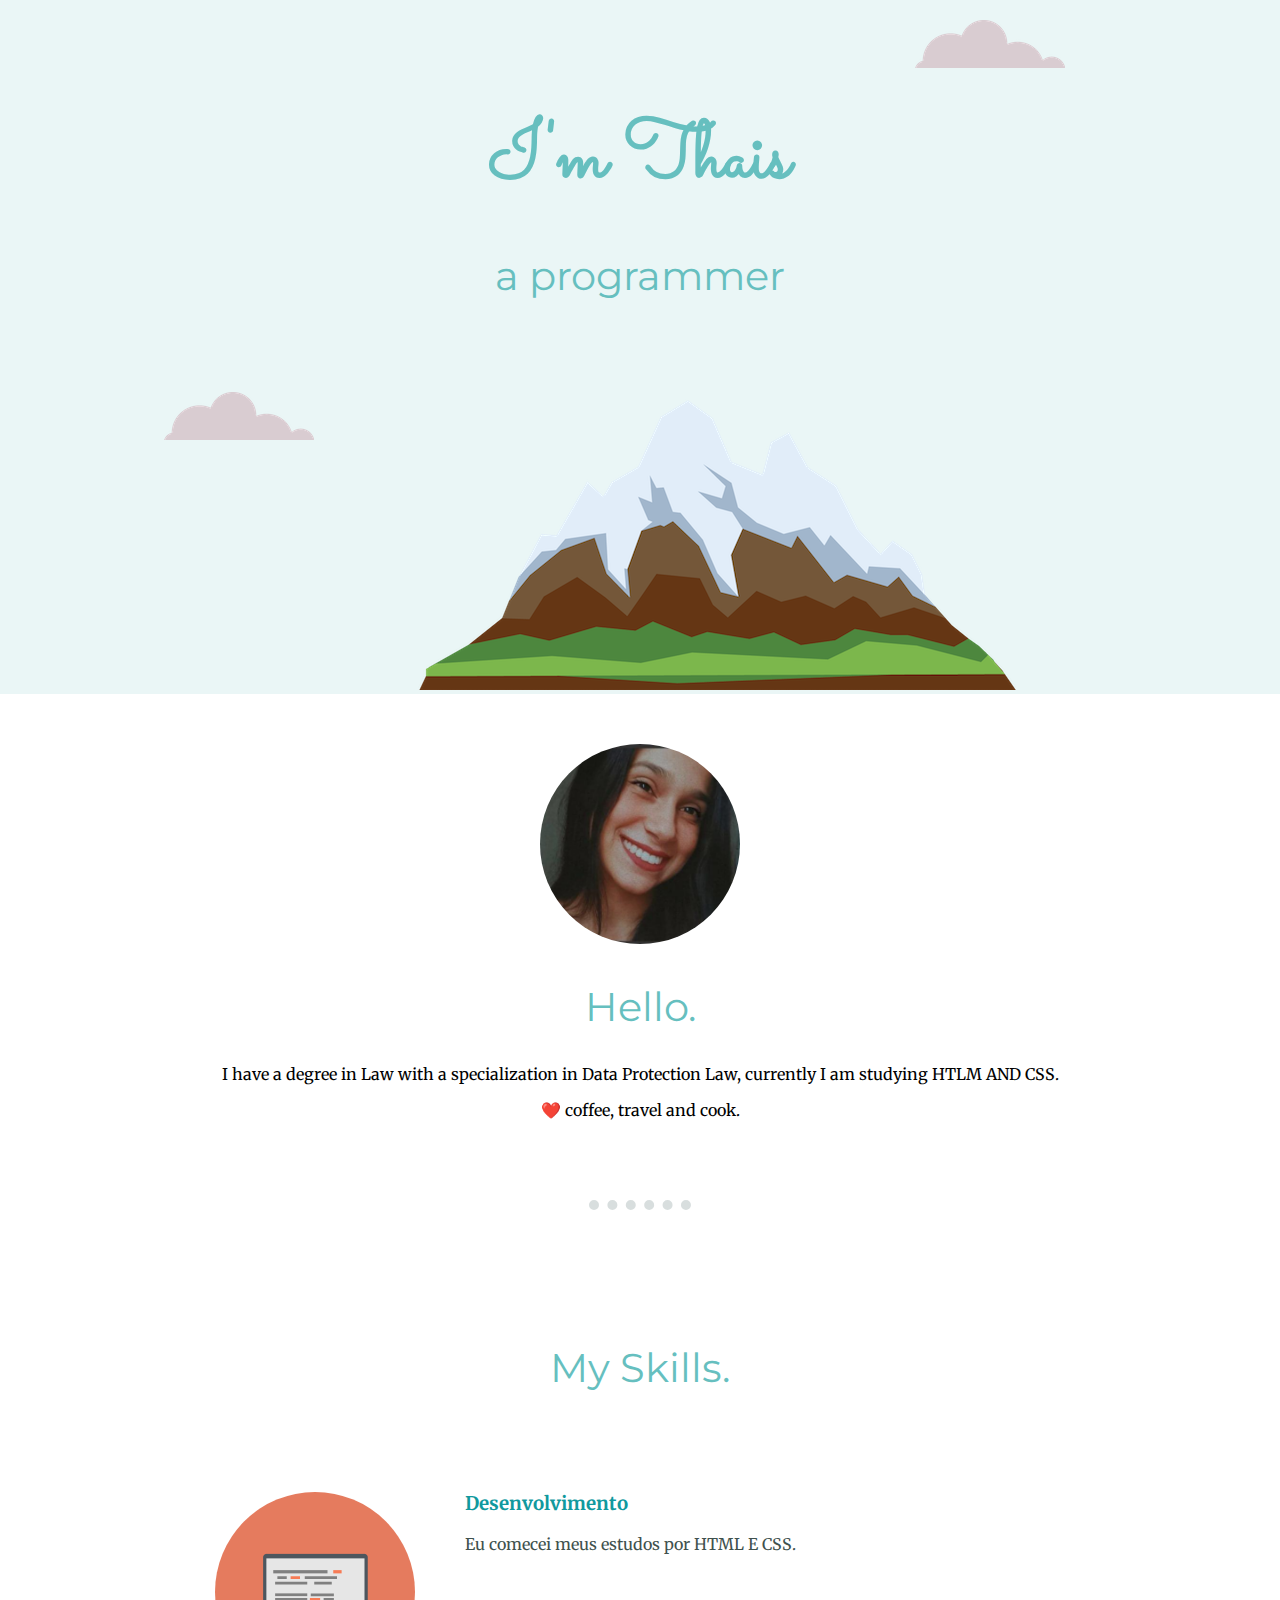
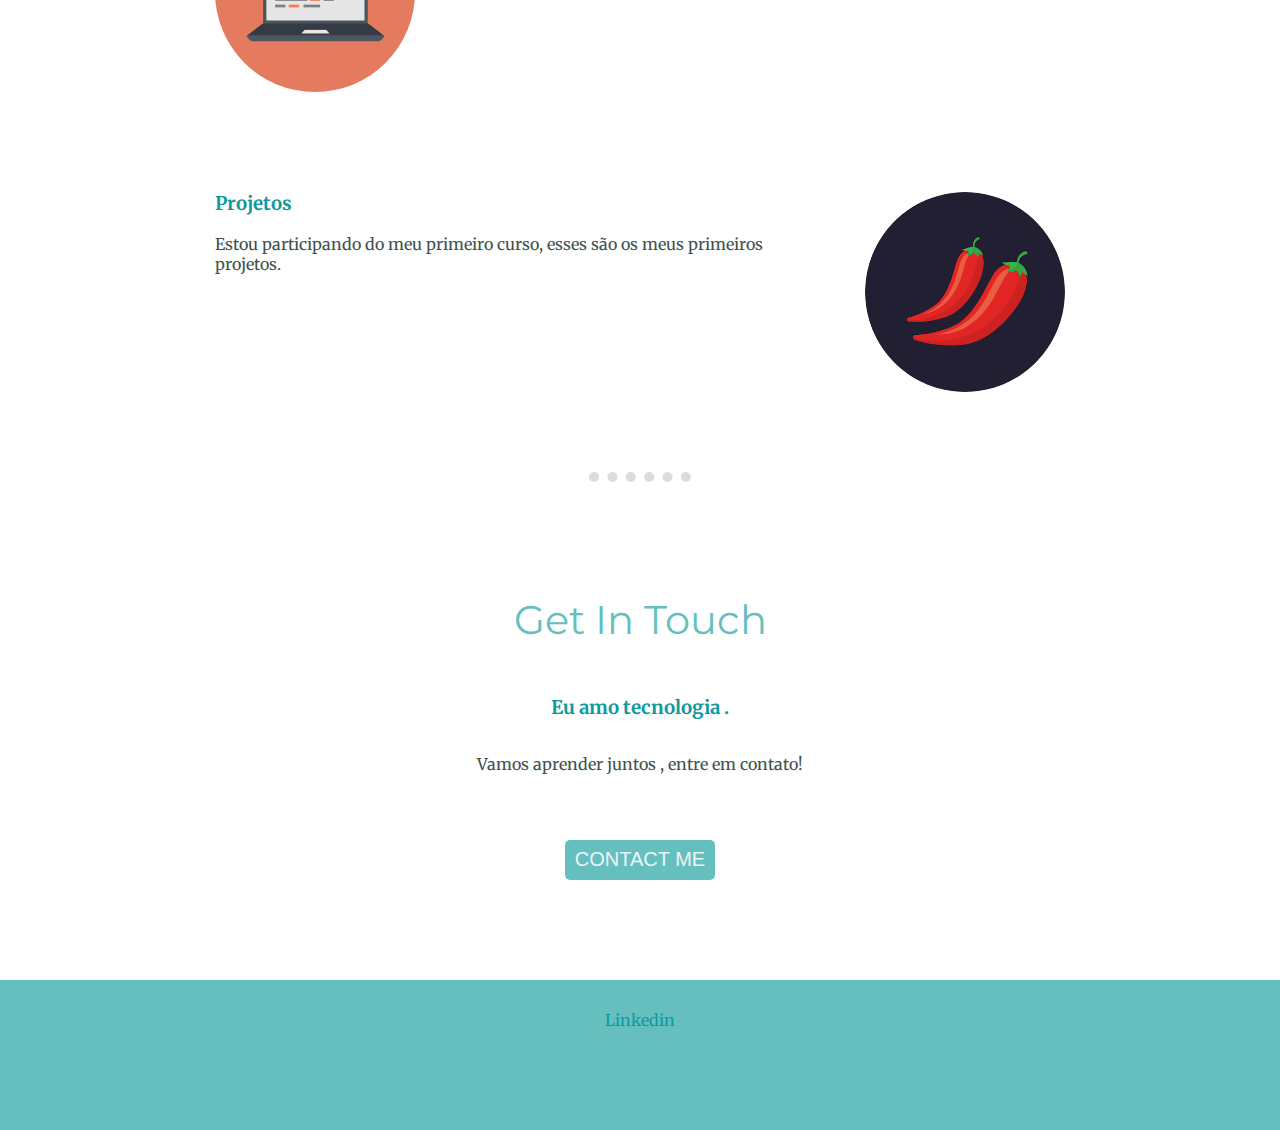
==== index.html @ 3d4606fa "PROJETO FINAL -MODULO 01" ====
<!DOCTYPE html>
<html lang="en">
  <head>
    <meta charset="UTF-8" />
    <meta http-equiv="X-UA-Compatible" content="IE=edge" />
    <meta name="viewport" content="width=device-width, initial-scale=1.0" />
    <title>Thais Martins</title>
    <link rel="stylesheet" href="css/styles.css" />
    <link rel="icon" href="favicon.ico" />
    <link rel="preconnect" href="https://fonts.googleapis.com" />
    <link rel="preconnect" href="https://fonts.gstatic.com" crossorigin />
    <link
      href="https://fonts.googleapis.com/css2?family=Merriweather&family=Montserrat&family=Sacramento&display=swap"
      rel="stylesheet"
    />
  </head>
  <body>
    <div class="top-container">
      <img src="cloud.png" class="top-cloud" alt="cloud-img" />
      <h1>I'm Thais</h1>
      <h2>a programmer</h2>
      <img src="cloud.png" class="bottom-cloud" alt="cloud-img" />
      <img src="mountain.png" alt="" />
    </div>
    <div class="middle-container"></div>
    <div class="bottom-container"></div>

    <!----********* conteúdo inicial-->
    <div>
      <img id="img-perfil" src="THAIS.CV.jpg" alt="imagen-perfil" />
      <h2>
        Hello.
      
      </h2>
      <p>
        I have a degree in Law with a specialization in Data Protection Law,
        currently I am studying HTLM AND CSS.
      </p>
      <p>❤️ coffee, travel and cook.</p>
    </div>
<hr>
<br>
    <!------outro conteúdo-->
    
    <h2>My Skills.</h2>

    <div class="info-container">
      <img src="computer.png" class="img-computer" alt="computer-img" />

      <div class="text-container">
        <h3 class="text-developer">Desenvolvimento</h3>

        <p class="info-text">
          Eu comecei meus estudos por HTML E CSS.
        </p>
      </div>
    </div>

    <div class="info-container2">
      <div>
        <h3 class="text-developer">Projetos</h3>
        <p class="info-projects">
         Estou participando do meu primeiro curso, esses são os meus primeiros projetos.
        </p>
      </div>
      <img src="chillies.png" class="img-chilles" alt="chilles-img" />
    </div>

    <hr />
    <div class="bottom-container">
      <h2>Get In Touch</h2>
      <h3 class="info-responsiva">Eu amo tecnologia .</h3>
      <p class="bottom-text">
        Vamos aprender juntos , entre em contato!
      </p>
    </div>
    <a href="falecomigo.html" target="blank">
      <input class="contact-button" type="button" value="CONTACT ME" />
    </a>
  </main>

  <footer>
    <div class="container-footer">
      <div class="links-footer">
        <a
          href="https://www.linkedin.com/in/thais-caroline-m-3771581b5/l"
          target="blank"
        >
    Linkedin
        </a>
      
  </footer>
</body>
</html>
---- css/styles.css ----
body {
  margin: 0;
  min-height: 100vh;
  text-align: center;
  font-family: "Merriweather", serif;
}
h1 {
  margin: 0;
  font-family: "Sacramento", cursive;
  font-size: 80px;
  color: #66bfbf;
}
h2 {
  font-size: 2.5rem;
  font-weight: normal;
  font-family: "Montserrat", sans-serif;
  color: #66bfbf;
}

h3 {
  color: #11999e;
}

a {
  color: #11999e;
  text-decoration: none;
}

.top-container {
  background-color: #eaf6f6;
  padding-top: 50px;
}

.bottom-cloud {
  position: relative;
  bottom: 250px;
  right: 100px;
}

.top-cloud {
  position: relative;
  left: 350px;
  bottom: 30px;
}

.img-mountain {
  width: 500px;
  padding-right: 100px;
}

#img-perfil {
  width: 200px;
  height: 200px;
  border-radius: 50%;
  margin-top: 50px;
}
.middle-container {
  display: flex;
  flex-direction: column;
  justify-content: center;
  align-items: center;
}

.top-text {
  color: #40514e;
  width: 600px;
}

span {
  color: red;
}

hr {
  border-style: none;
  border-top-style: dotted;
  border-color: #d3dadae3;
  border-width: 10px;
  width: 8%;
  margin-top: 80px;
  margin-bottom: 80px;
}

.info-container {
  margin-top: 100px;
  display: flex;
  justify-content: center;
}

.text-developer {
  text-align: left;
  margin-top: 0;
}

.img-computer {
  width: 200px;
  height: 200px;
  border-radius: 50%;
  margin-right: 50px;
}

.info-text {
  color: #40514e;
  width: 600px;
  text-align: left;
  margin-top: 0;
}

.info-container2 {
  display: flex;
  justify-content: center;
  margin-top: 100px;
}

.info-projects {
  color: #40514e;
  width: 600px;
  text-align: left;
}

.img-chilles {
  width: 200px;
  height: 200px;
  border-radius: 50%;
  margin-left: 50px;
}

.bottom-container {
  display: flex;
  justify-content: center;
  flex-direction: column;
  align-items: center;
}

.bottom-text {
  color: #40514e;
  width: 600px;
}

.contact-button {
  background-color: #66bfbf;
  border-radius: 5px;
  border: none;
  color: #eaf6f6;
  width: 150px;
  height: 40px;
  font-size: 20px;
  margin-top: 50px;
  margin-bottom: 50px;
}

.container-footer {
  background-color: #66bfbf;
  height: 150px;
  margin-top: 50px;
  min-width: 100%;
}

.text-footer {
  color: #eaf6f6;
  font-size: 15px;
}
.links-footer {
  display: flex;
  justify-content: space-around;
  align-items: center;
  padding-top: 30px;
  padding-bottom: 10px;
}

@media screen and (min-device-width: 320px) and (max-device-width: 480px) {
  .top-container {
    width: 100%;
    padding-top: 50px;
  }

  h1 {
    margin: 0;
    font-family: "Sacramento", cursive;
    font-size: 50px;
    color: #66bfbf;
  }

  h2 {
    font-size: 1.5rem;
    font-weight: normal;
    font-family: "Montserrat", sans-serif;
    color: #66bfbf;
  }

  .bottom-cloud {
    width: 50px;
    position: relative;
    bottom: 100px;
    right: 10px;
  }

  .top-cloud {
    width: 50px;
    position: relative;
    left: 100px;
    bottom: 30px;
  }

  .img-mountain {
    width: 200px;
    padding-right: 30px;
  }

  .top-text {
    width: 200px;
  }

  .text-developer {
    text-align: center;
    margin-top: 20px;
  }

  .info-text {
    width: 200px;
    text-align: center;
  }

  .bottom-text {
    color: #40514e;
    width: 200px;
  }
  .info-container {
    margin-top: 100px;
    display: flex;
    align-items: center;
    justify-content: center;
    flex-direction: column;
  }

  .info-container2 {
    display: flex;
    align-items: center;
    justify-content: center;
    flex-direction: column;
    margin-top: 50px;
  }

  .info-projects {
    width: 200px;
    text-align: center;
  }

  .img-computer {
    margin-right: 0px;
  }

  .img-chilles {
    margin-left: 0px;
  }

  .bottom-container {
    display: flex;
    justify-content: center;
    flex-direction: column;
    align-items: center;
  }


  .contact-button {
    width: 100px;
    height: 30px;
    font-size: 12px;
  }

  .text-footer {
    color: #eaf6f6;
    font-size: 10px;
  }

  hr {
    border-width: 7px;
    width: 15%;
  }
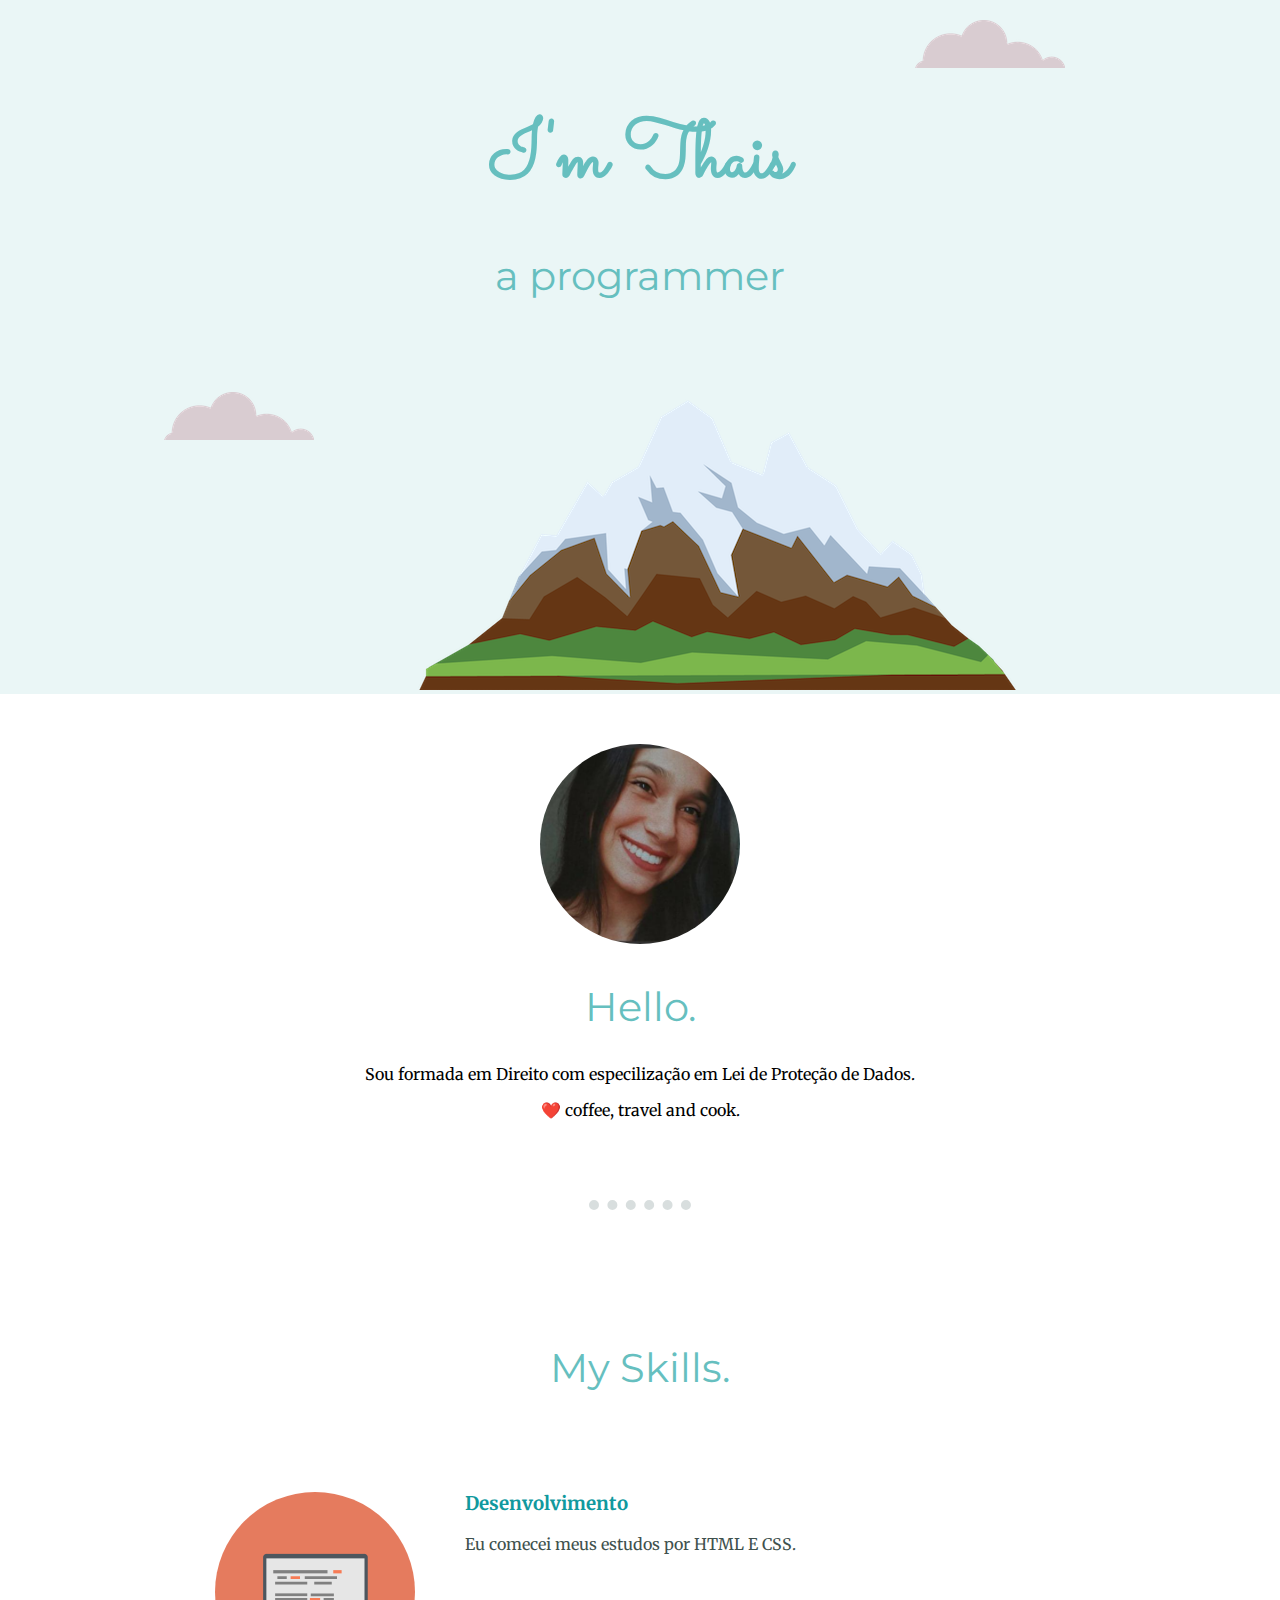
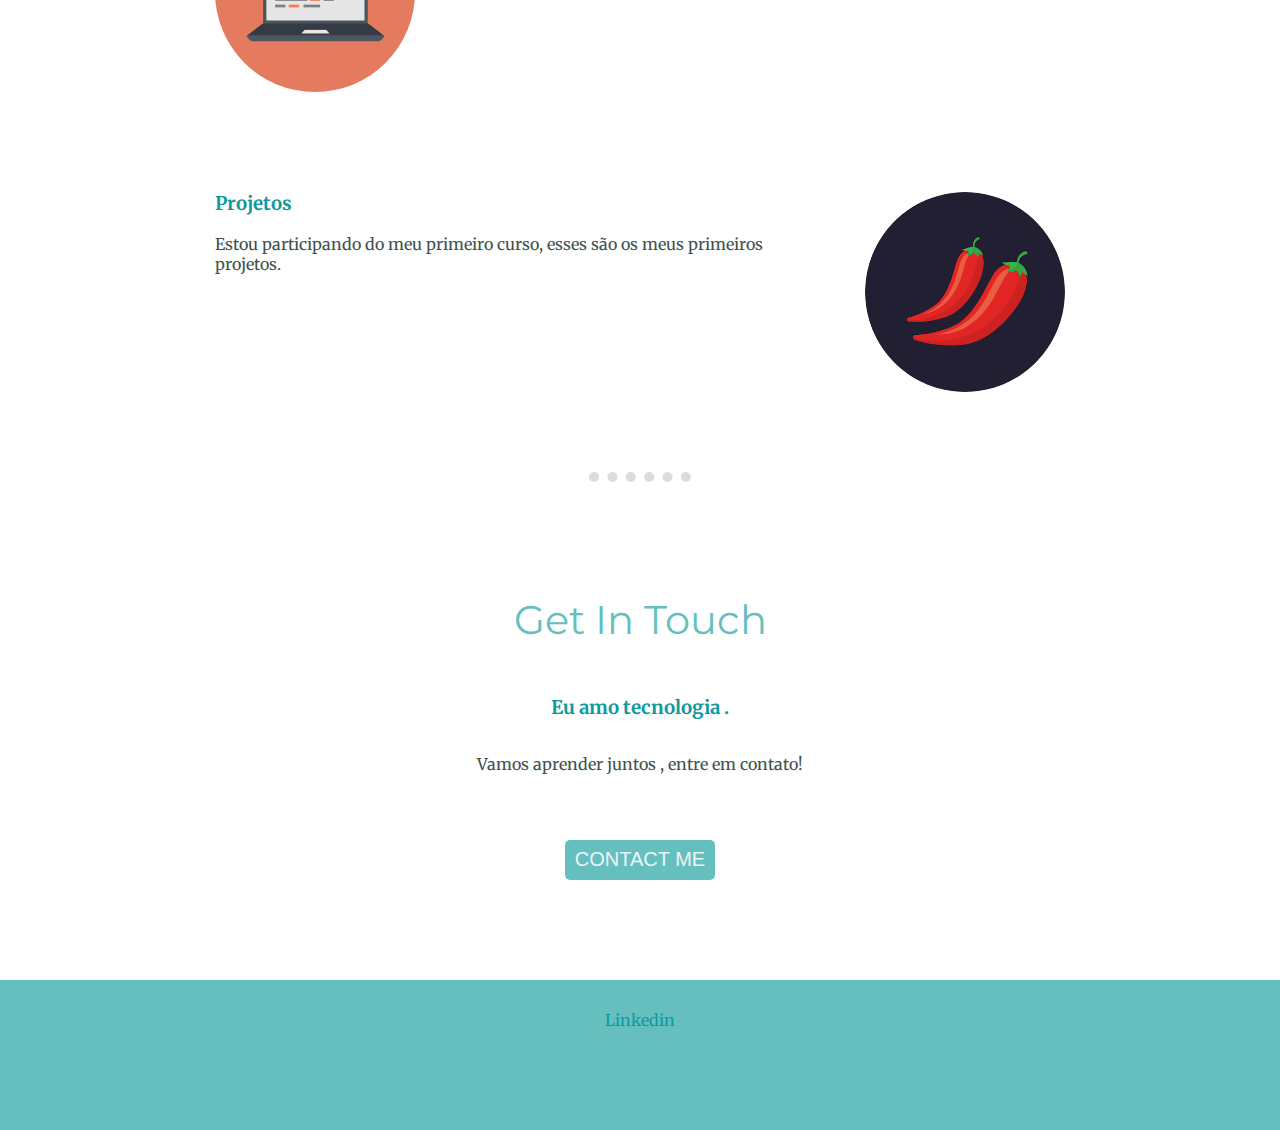
==== commit b50dd2d8: "Add files via upload" ====
--- a/index.html
+++ b/index.html
@@ -33,8 +33,7 @@
       
       </h2>
       <p>
-        I have a degree in Law with a specialization in Data Protection Law,
-        currently I am studying HTLM AND CSS.
+        Sou formada em Direito com especilização em Lei de Proteção de Dados.
       </p>
       <p>❤️ coffee, travel and cook.</p>
     </div>
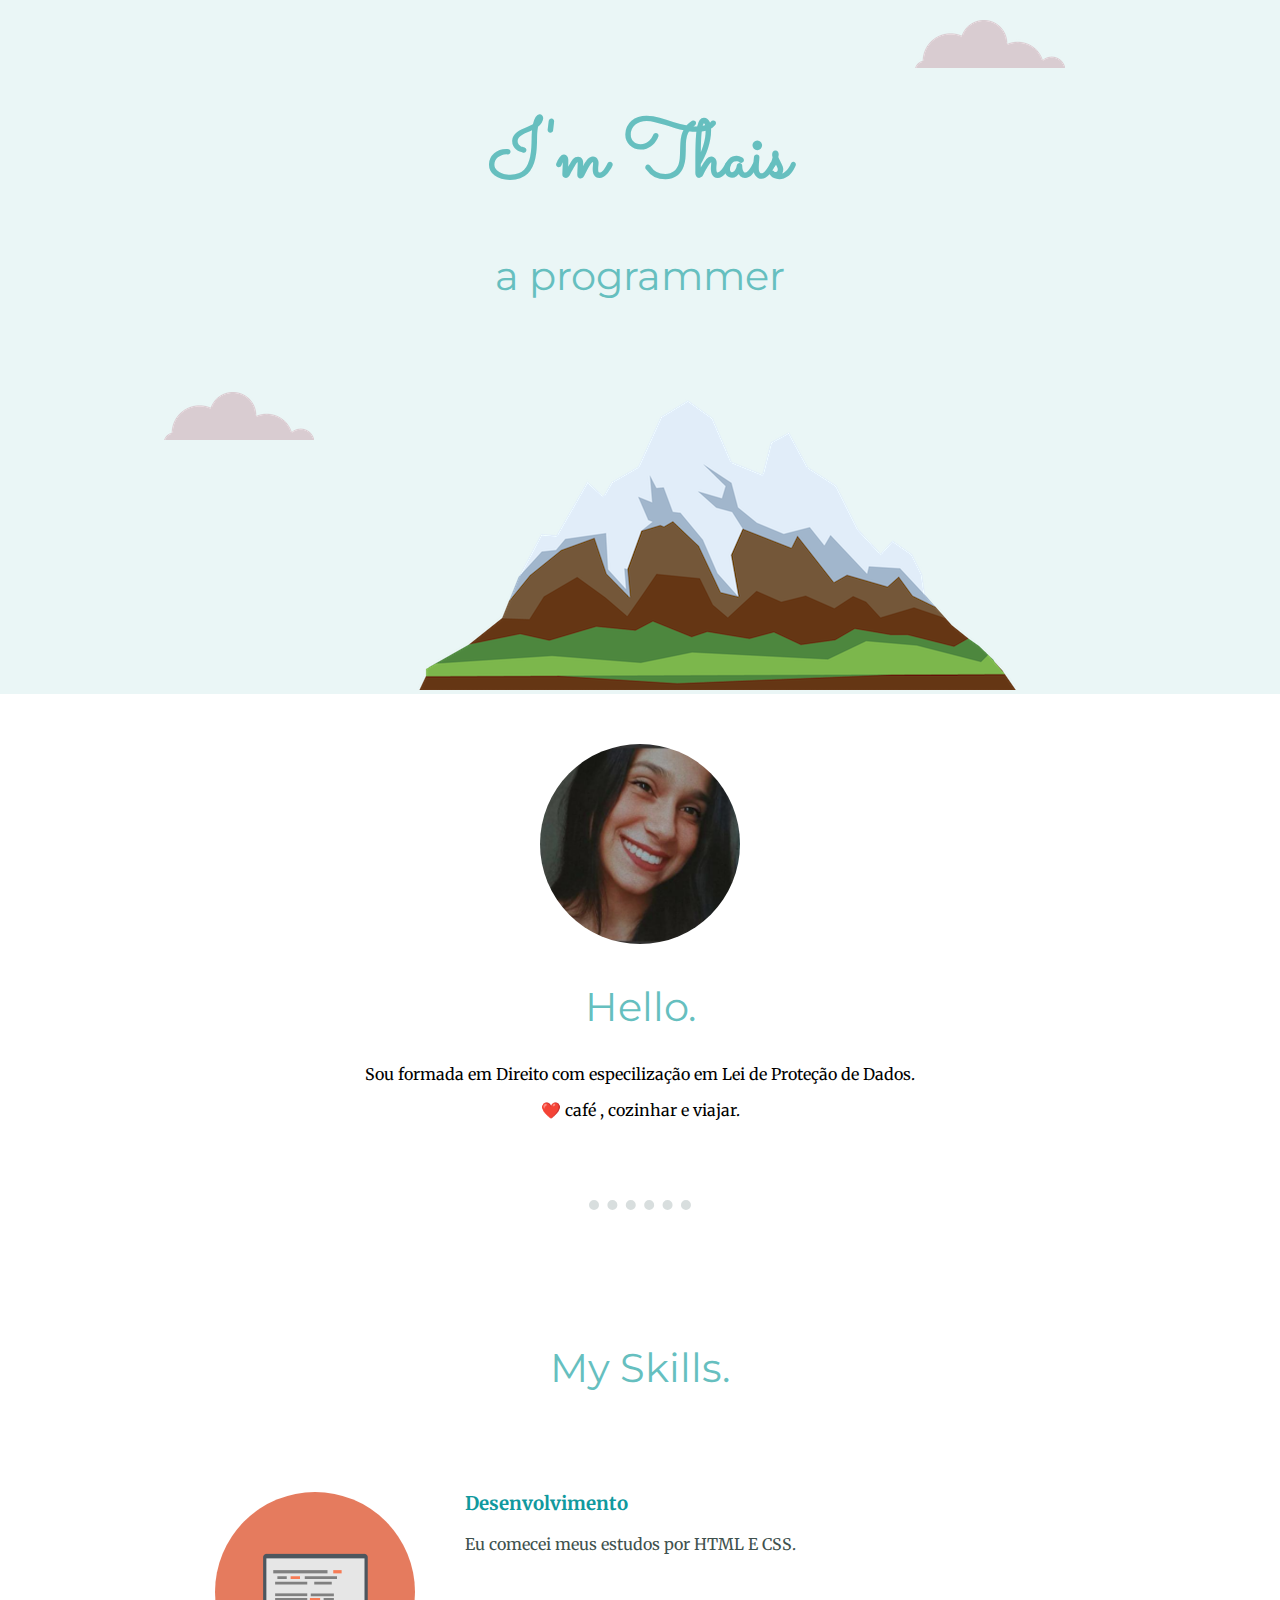
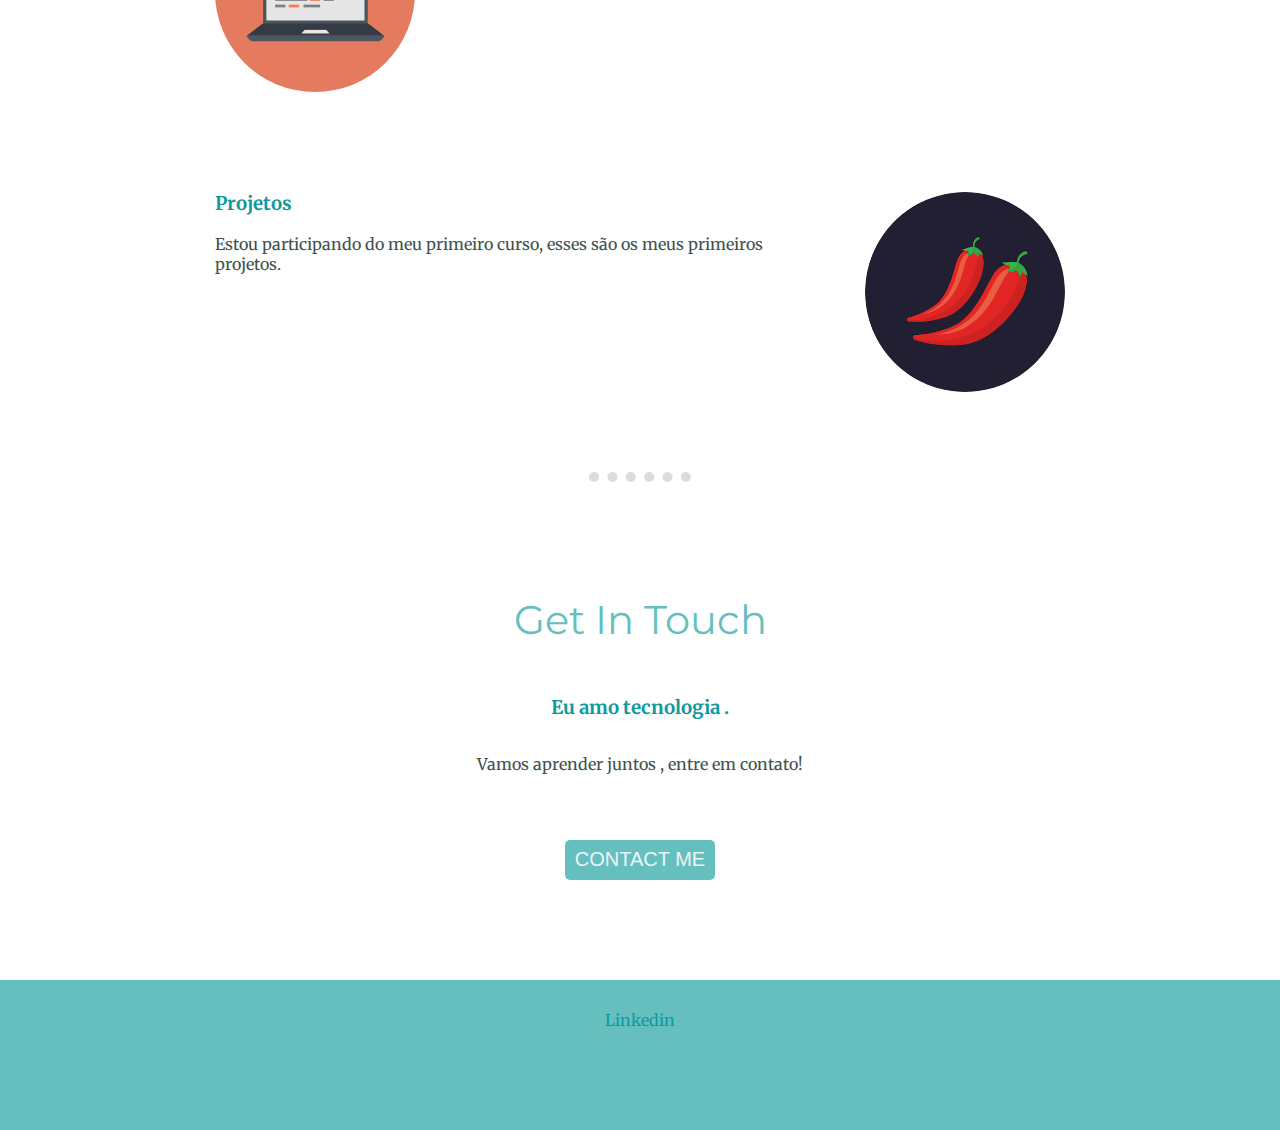
==== commit 02a277c0: "Add files via upload" ====
--- a/index.html
+++ b/index.html
@@ -35,7 +35,7 @@
       <p>
         Sou formada em Direito com especilização em Lei de Proteção de Dados.
       </p>
-      <p>❤️ coffee, travel and cook.</p>
+      <p>❤️ café , cozinhar e viajar.</p>
     </div>
 <hr>
 <br>
